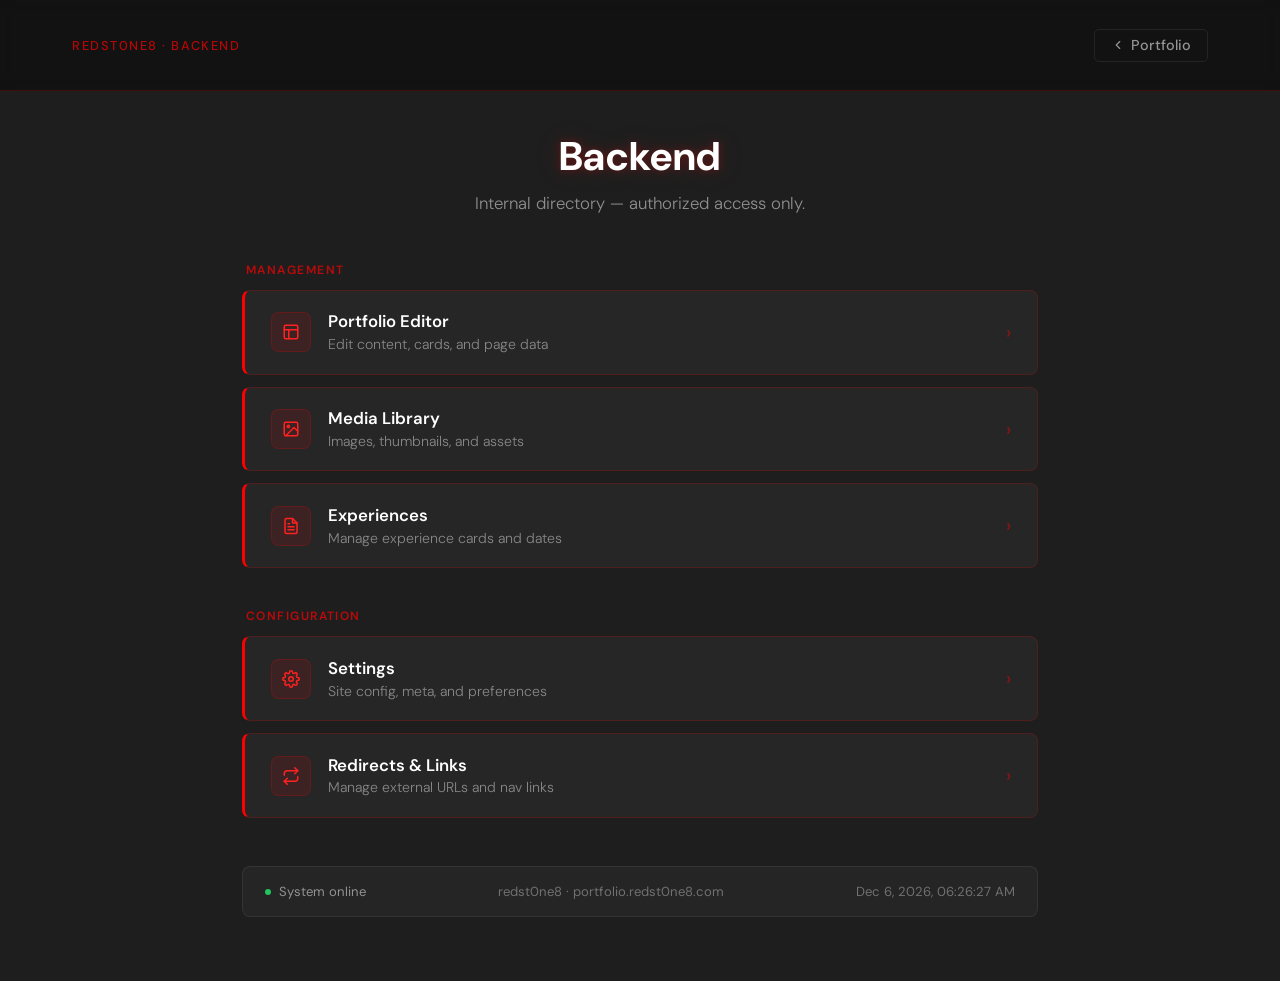
==== index.html @ 25c2cd07 "321" ====
<!DOCTYPE html>
<html lang="en">
<head>
    <meta charset="UTF-8">
    <meta name="viewport" content="width=device-width, initial-scale=1.0">
    <title>Backend — redst0ne8</title>
    <link href="https://fonts.googleapis.com/css2?family=DM+Sans:ital,opsz,wght@0,9..40,300;0,9..40,400;0,9..40,500;0,9..40,700&display=swap" rel="stylesheet">
    <style>
        * {
            margin: 0;
            padding: 0;
            box-sizing: border-box;
        }

        body {
            font-family: 'DM Sans', 'Segoe UI', Tahoma, Geneva, Verdana, sans-serif;
            background-color: #1e1e1e;
            color: #ffffff;
            min-height: 100vh;
            overflow-x: hidden;
        }

        /* ── Navbar (matches portfolio) ── */
        .navbar {
            position: fixed;
            top: 0;
            left: 0;
            right: 0;
            background-color: rgba(0, 0, 0, 0.4);
            backdrop-filter: blur(6px);
            z-index: 1000;
            padding: 1.8rem 0;
            border-bottom: 1px solid rgba(255, 0, 0, 0.2);
            transition: background-color 0.3s ease;
        }

        .navbar:hover {
            background-color: rgba(0, 0, 0, 0.65);
        }

        .nav-container {
            max-width: 1200px;
            margin: 0 auto;
            padding: 0 2rem;
            display: flex;
            align-items: center;
            justify-content: space-between;
        }

        .nav-brand {
            font-size: 0.8rem;
            font-weight: 500;
            letter-spacing: 0.12em;
            text-transform: uppercase;
            color: rgba(255, 0, 0, 0.7);
        }

        .nav-back {
            color: rgba(255, 255, 255, 0.55);
            text-decoration: none;
            font-size: 0.9rem;
            font-weight: 500;
            padding: 0.4rem 1rem;
            border-radius: 5px;
            border: 1px solid rgba(255, 255, 255, 0.08);
            transition: all 0.3s ease;
            display: flex;
            align-items: center;
            gap: 0.4rem;
        }

        .nav-back:hover {
            color: #ff0000;
            border-color: rgba(255, 0, 0, 0.3);
            background-color: rgba(255, 0, 0, 0.07);
        }

        /* ── Page wrapper ── */
        .backend-page {
            min-height: 100vh;
            padding: 130px 2rem 4rem;
            max-width: 860px;
            margin: 0 auto;
            animation: pageFadeIn 0.35s ease forwards;
        }

        @keyframes pageFadeIn {
            from { opacity: 0; transform: translateY(14px); }
            to   { opacity: 1; transform: translateY(0); }
        }

        /* ── Header ── */
        .backend-header {
            text-align: center;
            margin-bottom: 3rem;
        }

        .backend-title {
            font-size: 2.5rem;
            font-weight: 700;
            color: #ffffff;
            text-shadow:
                0 0 8px rgba(255, 0, 0, 0.3),
                0 0 30px rgba(255, 0, 0, 0.15);
            margin-bottom: 0.6rem;
            letter-spacing: 0.02em;
        }

        .backend-subtitle {
            font-size: 1.05rem;
            color: rgba(255, 255, 255, 0.5);
            font-weight: 300;
        }

        /* ── Section label ── */
        .section-label {
            font-size: 0.75rem;
            font-weight: 600;
            letter-spacing: 0.12em;
            text-transform: uppercase;
            color: rgba(255, 0, 0, 0.7);
            margin-bottom: 0.75rem;
            padding-left: 0.25rem;
        }

        /* ── Directory list ── */
        .dir-list {
            display: flex;
            flex-direction: column;
            gap: 0.75rem;
            margin-bottom: 2.5rem;
        }

        /* ── Directory card ── */
        .dir-card {
            background: rgba(255, 255, 255, 0.04);
            border: 1px solid rgba(255, 0, 0, 0.18);
            border-left: 3px solid #ff0000;
            border-radius: 8px;
            backdrop-filter: blur(12px);
            text-decoration: none;
            color: inherit;
            display: flex;
            align-items: center;
            justify-content: space-between;
            gap: 1.5rem;
            padding: 1.3rem 1.6rem;
            transition: border-color 0.3s ease, box-shadow 0.3s ease, background-color 0.3s ease, transform 0.2s ease;
        }

        .dir-card:hover {
            background-color: rgba(255, 0, 0, 0.07);
            border-color: rgba(255, 0, 0, 0.45);
            border-left-color: #ff0000;
            box-shadow: 0 8px 32px rgba(255, 0, 0, 0.1);
            transform: translateY(-2px);
        }

        .dir-card-left {
            display: flex;
            align-items: center;
            gap: 1.1rem;
            min-width: 0;
        }

        .dir-icon {
            flex-shrink: 0;
            width: 40px;
            height: 40px;
            border-radius: 8px;
            background: rgba(255, 0, 0, 0.1);
            border: 1px solid rgba(255, 0, 0, 0.2);
            display: flex;
            align-items: center;
            justify-content: center;
            color: #ff2222;
            font-size: 1.1rem;
        }

        .dir-info {
            display: flex;
            flex-direction: column;
            gap: 0.2rem;
            min-width: 0;
        }

        .dir-name {
            font-size: 1.05rem;
            font-weight: 600;
            color: #ffffff;
            line-height: 1.2;
        }

        .dir-desc {
            font-size: 0.88rem;
            color: rgba(255, 255, 255, 0.45);
            font-weight: 300;
            white-space: nowrap;
            overflow: hidden;
            text-overflow: ellipsis;
        }

        .dir-arrow {
            flex-shrink: 0;
            color: rgba(255, 0, 0, 0.5);
            font-size: 1.2rem;
            transition: transform 0.2s ease, color 0.2s ease;
        }

        .dir-card:hover .dir-arrow {
            transform: translateX(4px);
            color: #ff2222;
        }

        /* ── Status bar at bottom ── */
        .status-bar {
            margin-top: 3rem;
            padding: 1rem 1.4rem;
            background: rgba(255, 255, 255, 0.03);
            border: 1px solid rgba(255, 255, 255, 0.07);
            border-radius: 8px;
            display: flex;
            align-items: center;
            justify-content: space-between;
            gap: 1rem;
            flex-wrap: wrap;
        }

        .status-item {
            display: flex;
            align-items: center;
            gap: 0.5rem;
            font-size: 0.82rem;
            color: rgba(255, 255, 255, 0.35);
            font-weight: 400;
        }

        .status-dot {
            width: 6px;
            height: 6px;
            border-radius: 50%;
            background: #22c55e;
            animation: pulse 2.5s ease-in-out infinite;
        }

        @keyframes pulse {
            0%, 100% { opacity: 1; }
            50% { opacity: 0.3; }
        }

        .status-label {
            color: rgba(255, 255, 255, 0.5);
        }

        @media (max-width: 600px) {
            .backend-title { font-size: 2rem; }
            .dir-card { padding: 1.1rem 1.2rem; }
        }
    </style>
</head>
<body>

    <nav class="navbar">
        <div class="nav-container">
            <span class="nav-brand">redst0ne8 · Backend</span>
            <a class="nav-back" href="/">
                <svg width="14" height="14" viewBox="0 0 24 24" fill="none" stroke="currentColor" stroke-width="2" stroke-linecap="round" stroke-linejoin="round" aria-hidden="true"><polyline points="15 18 9 12 15 6"/></svg>
                Portfolio
            </a>
        </div>
    </nav>

    <main class="backend-page">

        <div class="backend-header">
            <h1 class="backend-title">Backend</h1>
            <p class="backend-subtitle">Internal directory — authorized access only.</p>
        </div>

        <!-- Management -->
        <p class="section-label">Management</p>
        <div class="dir-list">

            <a class="dir-card" href="/admin/portfolio/">
                <div class="dir-card-left">
                    <div class="dir-icon">
                        <svg width="18" height="18" viewBox="0 0 24 24" fill="none" stroke="currentColor" stroke-width="2" stroke-linecap="round" stroke-linejoin="round"><rect x="3" y="3" width="18" height="18" rx="2"/><path d="M3 9h18M9 21V9"/></svg>
                    </div>
                    <div class="dir-info">
                        <span class="dir-name">Portfolio Editor</span>
                        <span class="dir-desc">Edit content, cards, and page data</span>
                    </div>
                </div>
                <span class="dir-arrow">›</span>
            </a>

            <a class="dir-card" href="/admin/media/">
                <div class="dir-card-left">
                    <div class="dir-icon">
                        <svg width="18" height="18" viewBox="0 0 24 24" fill="none" stroke="currentColor" stroke-width="2" stroke-linecap="round" stroke-linejoin="round"><rect x="3" y="3" width="18" height="18" rx="2" ry="2"/><circle cx="8.5" cy="8.5" r="1.5"/><polyline points="21 15 16 10 5 21"/></svg>
                    </div>
                    <div class="dir-info">
                        <span class="dir-name">Media Library</span>
                        <span class="dir-desc">Images, thumbnails, and assets</span>
                    </div>
                </div>
                <span class="dir-arrow">›</span>
            </a>

            <a class="dir-card" href="/admin/experiences/">
                <div class="dir-card-left">
                    <div class="dir-icon">
                        <svg width="18" height="18" viewBox="0 0 24 24" fill="none" stroke="currentColor" stroke-width="2" stroke-linecap="round" stroke-linejoin="round"><path d="M14 2H6a2 2 0 0 0-2 2v16a2 2 0 0 0 2 2h12a2 2 0 0 0 2-2V8z"/><polyline points="14 2 14 8 20 8"/><line x1="16" y1="13" x2="8" y2="13"/><line x1="16" y1="17" x2="8" y2="17"/><polyline points="10 9 9 9 8 9"/></svg>
                    </div>
                    <div class="dir-info">
                        <span class="dir-name">Experiences</span>
                        <span class="dir-desc">Manage experience cards and dates</span>
                    </div>
                </div>
                <span class="dir-arrow">›</span>
            </a>

        </div>

        <!-- Configuration -->
        <p class="section-label">Configuration</p>
        <div class="dir-list">

            <a class="dir-card" href="/admin/settings/">
                <div class="dir-card-left">
                    <div class="dir-icon">
                        <svg width="18" height="18" viewBox="0 0 24 24" fill="none" stroke="currentColor" stroke-width="2" stroke-linecap="round" stroke-linejoin="round"><circle cx="12" cy="12" r="3"/><path d="M19.4 15a1.65 1.65 0 0 0 .33 1.82l.06.06a2 2 0 0 1-2.83 2.83l-.06-.06a1.65 1.65 0 0 0-1.82-.33 1.65 1.65 0 0 0-1 1.51V21a2 2 0 0 1-4 0v-.09A1.65 1.65 0 0 0 9 19.4a1.65 1.65 0 0 0-1.82.33l-.06.06a2 2 0 0 1-2.83-2.83l.06-.06A1.65 1.65 0 0 0 4.68 15a1.65 1.65 0 0 0-1.51-1H3a2 2 0 0 1 0-4h.09A1.65 1.65 0 0 0 4.6 9a1.65 1.65 0 0 0-.33-1.82l-.06-.06a2 2 0 0 1 2.83-2.83l.06.06A1.65 1.65 0 0 0 9 4.68a1.65 1.65 0 0 0 1-1.51V3a2 2 0 0 1 4 0v.09a1.65 1.65 0 0 0 1 1.51 1.65 1.65 0 0 0 1.82-.33l.06-.06a2 2 0 0 1 2.83 2.83l-.06.06A1.65 1.65 0 0 0 19.4 9a1.65 1.65 0 0 0 1.51 1H21a2 2 0 0 1 0 4h-.09a1.65 1.65 0 0 0-1.51 1z"/></svg>
                    </div>
                    <div class="dir-info">
                        <span class="dir-name">Settings</span>
                        <span class="dir-desc">Site config, meta, and preferences</span>
                    </div>
                </div>
                <span class="dir-arrow">›</span>
            </a>

            <a class="dir-card" href="/admin/redirects/">
                <div class="dir-card-left">
                    <div class="dir-icon">
                        <svg width="18" height="18" viewBox="0 0 24 24" fill="none" stroke="currentColor" stroke-width="2" stroke-linecap="round" stroke-linejoin="round"><polyline points="17 1 21 5 17 9"/><path d="M3 11V9a4 4 0 0 1 4-4h14"/><polyline points="7 23 3 19 7 15"/><path d="M21 13v2a4 4 0 0 1-4 4H3"/></svg>
                    </div>
                    <div class="dir-info">
                        <span class="dir-name">Redirects & Links</span>
                        <span class="dir-desc">Manage external URLs and nav links</span>
                    </div>
                </div>
                <span class="dir-arrow">›</span>
            </a>

        </div>

        <!-- Status bar -->
        <div class="status-bar">
            <div class="status-item">
                <span class="status-dot"></span>
                <span class="status-label">System online</span>
            </div>
            <div class="status-item">
                <span>redst0ne8 · portfolio.redst0ne8.com</span>
            </div>
            <div class="status-item" id="ts"></div>
        </div>

    </main>

    <script>
        // Live timestamp
        function updateTs() {
            const el = document.getElementById('ts');
            const now = new Date();
            el.textContent = now.toLocaleString('en-US', {
                month: 'short', day: 'numeric', year: 'numeric',
                hour: '2-digit', minute: '2-digit', second: '2-digit'
            });
        }
        updateTs();
        setInterval(updateTs, 1000);
    </script>

</body>
</html>
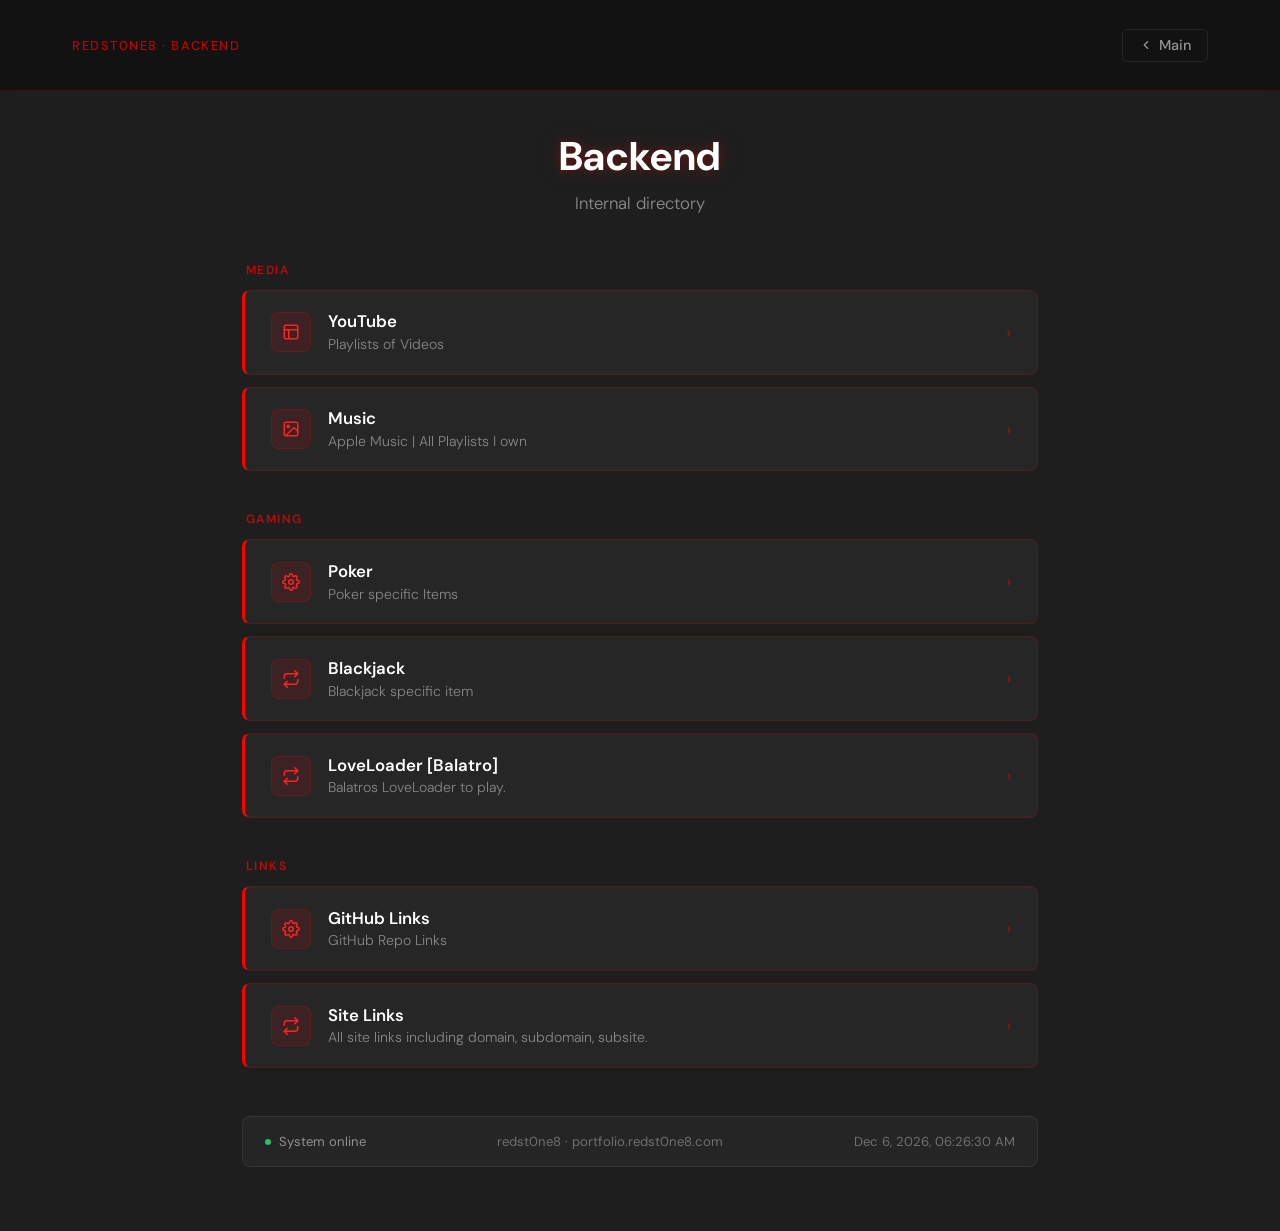
==== commit c6954dee: "321 Co-authored-by: Copilot <copilot@github.com>" ====
--- a/index.html
+++ b/index.html
@@ -265,7 +265,7 @@
             <span class="nav-brand">redst0ne8 · Backend</span>
             <a class="nav-back" href="/">
                 <svg width="14" height="14" viewBox="0 0 24 24" fill="none" stroke="currentColor" stroke-width="2" stroke-linecap="round" stroke-linejoin="round" aria-hidden="true"><polyline points="15 18 9 12 15 6"/></svg>
-                Portfolio
+                Main
             </a>
         </div>
     </nav>
@@ -274,79 +274,111 @@
 
         <div class="backend-header">
             <h1 class="backend-title">Backend</h1>
-            <p class="backend-subtitle">Internal directory — authorized access only.</p>
+            <p class="backend-subtitle">Internal directory</p>
         </div>
 
         <!-- Management -->
-        <p class="section-label">Management</p>
+        <p class="section-label">Media</p>
         <div class="dir-list">
 
-            <a class="dir-card" href="/admin/portfolio/">
+            <a class="dir-card" href="media/youtube/main">
                 <div class="dir-card-left">
                     <div class="dir-icon">
                         <svg width="18" height="18" viewBox="0 0 24 24" fill="none" stroke="currentColor" stroke-width="2" stroke-linecap="round" stroke-linejoin="round"><rect x="3" y="3" width="18" height="18" rx="2"/><path d="M3 9h18M9 21V9"/></svg>
                     </div>
                     <div class="dir-info">
-                        <span class="dir-name">Portfolio Editor</span>
-                        <span class="dir-desc">Edit content, cards, and page data</span>
-                    </div>
-                </div>
-                <span class="dir-arrow">›</span>
-            </a>
-
-            <a class="dir-card" href="/admin/media/">
+                        <span class="dir-name">YouTube</span>
+                        <span class="dir-desc">Playlists of Videos</span>
+                    </div>
+                </div>
+                <span class="dir-arrow">›</span>
+            </a>
+
+            <a class="dir-card" href="media/apple-music/main">
                 <div class="dir-card-left">
                     <div class="dir-icon">
                         <svg width="18" height="18" viewBox="0 0 24 24" fill="none" stroke="currentColor" stroke-width="2" stroke-linecap="round" stroke-linejoin="round"><rect x="3" y="3" width="18" height="18" rx="2" ry="2"/><circle cx="8.5" cy="8.5" r="1.5"/><polyline points="21 15 16 10 5 21"/></svg>
                     </div>
                     <div class="dir-info">
-                        <span class="dir-name">Media Library</span>
-                        <span class="dir-desc">Images, thumbnails, and assets</span>
-                    </div>
-                </div>
-                <span class="dir-arrow">›</span>
-            </a>
-
-            <a class="dir-card" href="/admin/experiences/">
-                <div class="dir-card-left">
-                    <div class="dir-icon">
-                        <svg width="18" height="18" viewBox="0 0 24 24" fill="none" stroke="currentColor" stroke-width="2" stroke-linecap="round" stroke-linejoin="round"><path d="M14 2H6a2 2 0 0 0-2 2v16a2 2 0 0 0 2 2h12a2 2 0 0 0 2-2V8z"/><polyline points="14 2 14 8 20 8"/><line x1="16" y1="13" x2="8" y2="13"/><line x1="16" y1="17" x2="8" y2="17"/><polyline points="10 9 9 9 8 9"/></svg>
-                    </div>
-                    <div class="dir-info">
-                        <span class="dir-name">Experiences</span>
-                        <span class="dir-desc">Manage experience cards and dates</span>
-                    </div>
-                </div>
-                <span class="dir-arrow">›</span>
-            </a>
-
-        </div>
-
-        <!-- Configuration -->
-        <p class="section-label">Configuration</p>
+                        <span class="dir-name">Music</span>
+                        <span class="dir-desc">Apple Music | All Playlists I own</span>
+                    </div>
+                </div>
+                <span class="dir-arrow">›</span>
+            </a>
+
+        </div>
+
+        <!-- Gaming -->
+        <p class="section-label">Gaming</p>
         <div class="dir-list">
 
-            <a class="dir-card" href="/admin/settings/">
+            <a class="dir-card" href="gaming/poker/poker-links">
                 <div class="dir-card-left">
                     <div class="dir-icon">
                         <svg width="18" height="18" viewBox="0 0 24 24" fill="none" stroke="currentColor" stroke-width="2" stroke-linecap="round" stroke-linejoin="round"><circle cx="12" cy="12" r="3"/><path d="M19.4 15a1.65 1.65 0 0 0 .33 1.82l.06.06a2 2 0 0 1-2.83 2.83l-.06-.06a1.65 1.65 0 0 0-1.82-.33 1.65 1.65 0 0 0-1 1.51V21a2 2 0 0 1-4 0v-.09A1.65 1.65 0 0 0 9 19.4a1.65 1.65 0 0 0-1.82.33l-.06.06a2 2 0 0 1-2.83-2.83l.06-.06A1.65 1.65 0 0 0 4.68 15a1.65 1.65 0 0 0-1.51-1H3a2 2 0 0 1 0-4h.09A1.65 1.65 0 0 0 4.6 9a1.65 1.65 0 0 0-.33-1.82l-.06-.06a2 2 0 0 1 2.83-2.83l.06.06A1.65 1.65 0 0 0 9 4.68a1.65 1.65 0 0 0 1-1.51V3a2 2 0 0 1 4 0v.09a1.65 1.65 0 0 0 1 1.51 1.65 1.65 0 0 0 1.82-.33l.06-.06a2 2 0 0 1 2.83 2.83l-.06.06A1.65 1.65 0 0 0 19.4 9a1.65 1.65 0 0 0 1.51 1H21a2 2 0 0 1 0 4h-.09a1.65 1.65 0 0 0-1.51 1z"/></svg>
                     </div>
                     <div class="dir-info">
-                        <span class="dir-name">Settings</span>
-                        <span class="dir-desc">Site config, meta, and preferences</span>
-                    </div>
-                </div>
-                <span class="dir-arrow">›</span>
-            </a>
-
-            <a class="dir-card" href="/admin/redirects/">
+                        <span class="dir-name">Poker</span>
+                        <span class="dir-desc">Poker specific Items</span>
+                    </div>
+                </div>
+                <span class="dir-arrow">›</span>
+            </a>
+
+            <a class="dir-card" href="gaming/blackjack/main">
                 <div class="dir-card-left">
                     <div class="dir-icon">
                         <svg width="18" height="18" viewBox="0 0 24 24" fill="none" stroke="currentColor" stroke-width="2" stroke-linecap="round" stroke-linejoin="round"><polyline points="17 1 21 5 17 9"/><path d="M3 11V9a4 4 0 0 1 4-4h14"/><polyline points="7 23 3 19 7 15"/><path d="M21 13v2a4 4 0 0 1-4 4H3"/></svg>
                     </div>
                     <div class="dir-info">
-                        <span class="dir-name">Redirects & Links</span>
-                        <span class="dir-desc">Manage external URLs and nav links</span>
+                        <span class="dir-name">Blackjack</span>
+                        <span class="dir-desc">Blackjack specific item</span>
+                    </div>
+                </div>
+                <span class="dir-arrow">›</span>
+            </a>
+
+            <a class="dir-card" href="gaming/loveloader/index">
+                <div class="dir-card-left">
+                    <div class="dir-icon">
+                        <svg width="18" height="18" viewBox="0 0 24 24" fill="none" stroke="currentColor" stroke-width="2" stroke-linecap="round" stroke-linejoin="round"><polyline points="17 1 21 5 17 9"/><path d="M3 11V9a4 4 0 0 1 4-4h14"/><polyline points="7 23 3 19 7 15"/><path d="M21 13v2a4 4 0 0 1-4 4H3"/></svg>
+                    </div>
+                    <div class="dir-info">
+                        <span class="dir-name">LoveLoader [Balatro]</span>
+                        <span class="dir-desc">Balatros LoveLoader to play.</span>
+                    </div>
+                </div>
+                <span class="dir-arrow">›</span>
+            </a>
+
+        </div>
+
+        <!-- Links -->
+        <p class="section-label">Links</p>
+        <div class="dir-list">
+
+            <a class="dir-card" href="links/gh-repos.html">
+                <div class="dir-card-left">
+                    <div class="dir-icon">
+                        <svg width="18" height="18" viewBox="0 0 24 24" fill="none" stroke="currentColor" stroke-width="2" stroke-linecap="round" stroke-linejoin="round"><circle cx="12" cy="12" r="3"/><path d="M19.4 15a1.65 1.65 0 0 0 .33 1.82l.06.06a2 2 0 0 1-2.83 2.83l-.06-.06a1.65 1.65 0 0 0-1.82-.33 1.65 1.65 0 0 0-1 1.51V21a2 2 0 0 1-4 0v-.09A1.65 1.65 0 0 0 9 19.4a1.65 1.65 0 0 0-1.82.33l-.06.06a2 2 0 0 1-2.83-2.83l.06-.06A1.65 1.65 0 0 0 4.68 15a1.65 1.65 0 0 0-1.51-1H3a2 2 0 0 1 0-4h.09A1.65 1.65 0 0 0 4.6 9a1.65 1.65 0 0 0-.33-1.82l-.06-.06a2 2 0 0 1 2.83-2.83l.06.06A1.65 1.65 0 0 0 9 4.68a1.65 1.65 0 0 0 1-1.51V3a2 2 0 0 1 4 0v.09a1.65 1.65 0 0 0 1 1.51 1.65 1.65 0 0 0 1.82-.33l.06-.06a2 2 0 0 1 2.83 2.83l-.06.06A1.65 1.65 0 0 0 19.4 9a1.65 1.65 0 0 0 1.51 1H21a2 2 0 0 1 0 4h-.09a1.65 1.65 0 0 0-1.51 1z"/></svg>
+                    </div>
+                    <div class="dir-info">
+                        <span class="dir-name">GitHub Links</span>
+                        <span class="dir-desc">GitHub Repo Links</span>
+                    </div>
+                </div>
+                <span class="dir-arrow">›</span>
+            </a>
+
+            <a class="dir-card" href="links/site-links">
+                <div class="dir-card-left">
+                    <div class="dir-icon">
+                        <svg width="18" height="18" viewBox="0 0 24 24" fill="none" stroke="currentColor" stroke-width="2" stroke-linecap="round" stroke-linejoin="round"><polyline points="17 1 21 5 17 9"/><path d="M3 11V9a4 4 0 0 1 4-4h14"/><polyline points="7 23 3 19 7 15"/><path d="M21 13v2a4 4 0 0 1-4 4H3"/></svg>
+                    </div>
+                    <div class="dir-info">
+                        <span class="dir-name">Site Links</span>
+                        <span class="dir-desc">All site links including domain, subdomain, subsite.</span>
                     </div>
                 </div>
                 <span class="dir-arrow">›</span>
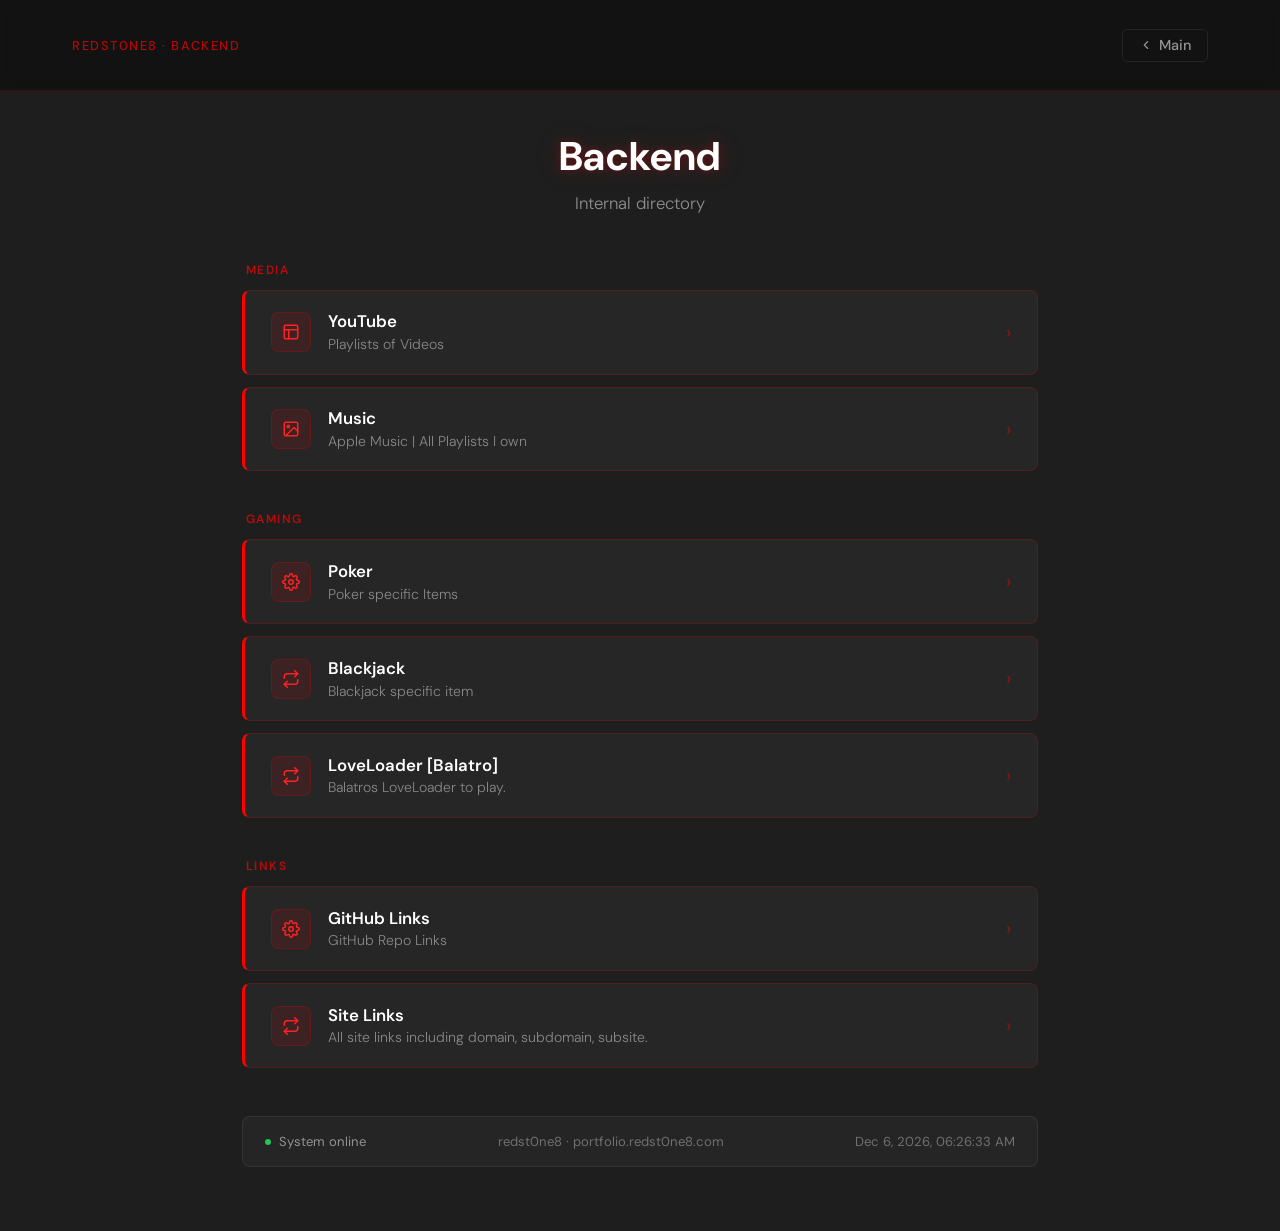
==== commit d141be00: "312" ====
--- a/index.html
+++ b/index.html
@@ -5,258 +5,7 @@
     <meta name="viewport" content="width=device-width, initial-scale=1.0">
     <title>Backend — redst0ne8</title>
     <link href="https://fonts.googleapis.com/css2?family=DM+Sans:ital,opsz,wght@0,9..40,300;0,9..40,400;0,9..40,500;0,9..40,700&display=swap" rel="stylesheet">
-    <style>
-        * {
-            margin: 0;
-            padding: 0;
-            box-sizing: border-box;
-        }
-
-        body {
-            font-family: 'DM Sans', 'Segoe UI', Tahoma, Geneva, Verdana, sans-serif;
-            background-color: #1e1e1e;
-            color: #ffffff;
-            min-height: 100vh;
-            overflow-x: hidden;
-        }
-
-        /* ── Navbar (matches portfolio) ── */
-        .navbar {
-            position: fixed;
-            top: 0;
-            left: 0;
-            right: 0;
-            background-color: rgba(0, 0, 0, 0.4);
-            backdrop-filter: blur(6px);
-            z-index: 1000;
-            padding: 1.8rem 0;
-            border-bottom: 1px solid rgba(255, 0, 0, 0.2);
-            transition: background-color 0.3s ease;
-        }
-
-        .navbar:hover {
-            background-color: rgba(0, 0, 0, 0.65);
-        }
-
-        .nav-container {
-            max-width: 1200px;
-            margin: 0 auto;
-            padding: 0 2rem;
-            display: flex;
-            align-items: center;
-            justify-content: space-between;
-        }
-
-        .nav-brand {
-            font-size: 0.8rem;
-            font-weight: 500;
-            letter-spacing: 0.12em;
-            text-transform: uppercase;
-            color: rgba(255, 0, 0, 0.7);
-        }
-
-        .nav-back {
-            color: rgba(255, 255, 255, 0.55);
-            text-decoration: none;
-            font-size: 0.9rem;
-            font-weight: 500;
-            padding: 0.4rem 1rem;
-            border-radius: 5px;
-            border: 1px solid rgba(255, 255, 255, 0.08);
-            transition: all 0.3s ease;
-            display: flex;
-            align-items: center;
-            gap: 0.4rem;
-        }
-
-        .nav-back:hover {
-            color: #ff0000;
-            border-color: rgba(255, 0, 0, 0.3);
-            background-color: rgba(255, 0, 0, 0.07);
-        }
-
-        /* ── Page wrapper ── */
-        .backend-page {
-            min-height: 100vh;
-            padding: 130px 2rem 4rem;
-            max-width: 860px;
-            margin: 0 auto;
-            animation: pageFadeIn 0.35s ease forwards;
-        }
-
-        @keyframes pageFadeIn {
-            from { opacity: 0; transform: translateY(14px); }
-            to   { opacity: 1; transform: translateY(0); }
-        }
-
-        /* ── Header ── */
-        .backend-header {
-            text-align: center;
-            margin-bottom: 3rem;
-        }
-
-        .backend-title {
-            font-size: 2.5rem;
-            font-weight: 700;
-            color: #ffffff;
-            text-shadow:
-                0 0 8px rgba(255, 0, 0, 0.3),
-                0 0 30px rgba(255, 0, 0, 0.15);
-            margin-bottom: 0.6rem;
-            letter-spacing: 0.02em;
-        }
-
-        .backend-subtitle {
-            font-size: 1.05rem;
-            color: rgba(255, 255, 255, 0.5);
-            font-weight: 300;
-        }
-
-        /* ── Section label ── */
-        .section-label {
-            font-size: 0.75rem;
-            font-weight: 600;
-            letter-spacing: 0.12em;
-            text-transform: uppercase;
-            color: rgba(255, 0, 0, 0.7);
-            margin-bottom: 0.75rem;
-            padding-left: 0.25rem;
-        }
-
-        /* ── Directory list ── */
-        .dir-list {
-            display: flex;
-            flex-direction: column;
-            gap: 0.75rem;
-            margin-bottom: 2.5rem;
-        }
-
-        /* ── Directory card ── */
-        .dir-card {
-            background: rgba(255, 255, 255, 0.04);
-            border: 1px solid rgba(255, 0, 0, 0.18);
-            border-left: 3px solid #ff0000;
-            border-radius: 8px;
-            backdrop-filter: blur(12px);
-            text-decoration: none;
-            color: inherit;
-            display: flex;
-            align-items: center;
-            justify-content: space-between;
-            gap: 1.5rem;
-            padding: 1.3rem 1.6rem;
-            transition: border-color 0.3s ease, box-shadow 0.3s ease, background-color 0.3s ease, transform 0.2s ease;
-        }
-
-        .dir-card:hover {
-            background-color: rgba(255, 0, 0, 0.07);
-            border-color: rgba(255, 0, 0, 0.45);
-            border-left-color: #ff0000;
-            box-shadow: 0 8px 32px rgba(255, 0, 0, 0.1);
-            transform: translateY(-2px);
-        }
-
-        .dir-card-left {
-            display: flex;
-            align-items: center;
-            gap: 1.1rem;
-            min-width: 0;
-        }
-
-        .dir-icon {
-            flex-shrink: 0;
-            width: 40px;
-            height: 40px;
-            border-radius: 8px;
-            background: rgba(255, 0, 0, 0.1);
-            border: 1px solid rgba(255, 0, 0, 0.2);
-            display: flex;
-            align-items: center;
-            justify-content: center;
-            color: #ff2222;
-            font-size: 1.1rem;
-        }
-
-        .dir-info {
-            display: flex;
-            flex-direction: column;
-            gap: 0.2rem;
-            min-width: 0;
-        }
-
-        .dir-name {
-            font-size: 1.05rem;
-            font-weight: 600;
-            color: #ffffff;
-            line-height: 1.2;
-        }
-
-        .dir-desc {
-            font-size: 0.88rem;
-            color: rgba(255, 255, 255, 0.45);
-            font-weight: 300;
-            white-space: nowrap;
-            overflow: hidden;
-            text-overflow: ellipsis;
-        }
-
-        .dir-arrow {
-            flex-shrink: 0;
-            color: rgba(255, 0, 0, 0.5);
-            font-size: 1.2rem;
-            transition: transform 0.2s ease, color 0.2s ease;
-        }
-
-        .dir-card:hover .dir-arrow {
-            transform: translateX(4px);
-            color: #ff2222;
-        }
-
-        /* ── Status bar at bottom ── */
-        .status-bar {
-            margin-top: 3rem;
-            padding: 1rem 1.4rem;
-            background: rgba(255, 255, 255, 0.03);
-            border: 1px solid rgba(255, 255, 255, 0.07);
-            border-radius: 8px;
-            display: flex;
-            align-items: center;
-            justify-content: space-between;
-            gap: 1rem;
-            flex-wrap: wrap;
-        }
-
-        .status-item {
-            display: flex;
-            align-items: center;
-            gap: 0.5rem;
-            font-size: 0.82rem;
-            color: rgba(255, 255, 255, 0.35);
-            font-weight: 400;
-        }
-
-        .status-dot {
-            width: 6px;
-            height: 6px;
-            border-radius: 50%;
-            background: #22c55e;
-            animation: pulse 2.5s ease-in-out infinite;
-        }
-
-        @keyframes pulse {
-            0%, 100% { opacity: 1; }
-            50% { opacity: 0.3; }
-        }
-
-        .status-label {
-            color: rgba(255, 255, 255, 0.5);
-        }
-
-        @media (max-width: 600px) {
-            .backend-title { font-size: 2rem; }
-            .dir-card { padding: 1.1rem 1.2rem; }
-        }
-    </style>
+    <link rel="stylesheet" href="/style.css">
 </head>
 <body>
 
@@ -277,7 +26,7 @@
             <p class="backend-subtitle">Internal directory</p>
         </div>
 
-        <!-- Management -->
+        <!-- Media -->
         <p class="section-label">Media</p>
         <div class="dir-list">
 
@@ -401,7 +150,6 @@
     </main>
 
     <script>
-        // Live timestamp
         function updateTs() {
             const el = document.getElementById('ts');
             const now = new Date();
@@ -415,4 +163,4 @@
     </script>
 
 </body>
-</html>+</html>
--- a/style.css
+++ b/style.css
@@ -0,0 +1,267 @@
+/* ── Global reset ── */
+* {
+    margin: 0;
+    padding: 0;
+    box-sizing: border-box;
+}
+
+body {
+    font-family: 'DM Sans', 'Segoe UI', Tahoma, Geneva, Verdana, sans-serif;
+    background-color: #1e1e1e;
+    color: #ffffff;
+    min-height: 100vh;
+    overflow-x: hidden;
+}
+
+/* ── Navbar ── */
+.navbar {
+    position: fixed;
+    top: 0;
+    left: 0;
+    right: 0;
+    background-color: rgba(0, 0, 0, 0.4);
+    backdrop-filter: blur(6px);
+    z-index: 1000;
+    padding: 1.8rem 0;
+    border-bottom: 1px solid rgba(255, 0, 0, 0.2);
+    transition: background-color 0.3s ease;
+}
+
+.navbar:hover {
+    background-color: rgba(0, 0, 0, 0.65);
+}
+
+.nav-container {
+    max-width: 1200px;
+    margin: 0 auto;
+    padding: 0 2rem;
+    display: flex;
+    align-items: center;
+    justify-content: space-between;
+}
+
+.nav-brand {
+    font-size: 0.8rem;
+    font-weight: 500;
+    letter-spacing: 0.12em;
+    text-transform: uppercase;
+    color: rgba(255, 0, 0, 0.7);
+}
+
+.nav-back {
+    color: rgba(255, 255, 255, 0.55);
+    text-decoration: none;
+    font-size: 0.9rem;
+    font-weight: 500;
+    padding: 0.4rem 1rem;
+    border-radius: 5px;
+    border: 1px solid rgba(255, 255, 255, 0.08);
+    transition: all 0.3s ease;
+    display: flex;
+    align-items: center;
+    gap: 0.4rem;
+}
+
+.nav-back:hover {
+    color: #ff0000;
+    border-color: rgba(255, 0, 0, 0.3);
+    background-color: rgba(255, 0, 0, 0.07);
+}
+
+/* ── Page wrapper ── */
+.backend-page {
+    min-height: 100vh;
+    padding: 130px 2rem 4rem;
+    max-width: 860px;
+    margin: 0 auto;
+    animation: pageFadeIn 0.35s ease forwards;
+}
+
+@keyframes pageFadeIn {
+    from { opacity: 0; transform: translateY(14px); }
+    to   { opacity: 1; transform: translateY(0); }
+}
+
+/* ── Header ── */
+.backend-header {
+    text-align: center;
+    margin-bottom: 3rem;
+}
+
+.backend-title {
+    font-size: 2.5rem;
+    font-weight: 700;
+    color: #ffffff;
+    text-shadow:
+        0 0 8px rgba(255, 0, 0, 0.3),
+        0 0 30px rgba(255, 0, 0, 0.15);
+    margin-bottom: 0.6rem;
+    letter-spacing: 0.02em;
+}
+
+.backend-subtitle {
+    font-size: 1.05rem;
+    color: rgba(255, 255, 255, 0.5);
+    font-weight: 300;
+}
+
+/* ── Section label ── */
+.section-label {
+    font-size: 0.75rem;
+    font-weight: 600;
+    letter-spacing: 0.12em;
+    text-transform: uppercase;
+    color: rgba(255, 0, 0, 0.7);
+    margin-bottom: 0.75rem;
+    padding-left: 0.25rem;
+}
+
+/* ── Directory list ── */
+.dir-list {
+    display: flex;
+    flex-direction: column;
+    gap: 0.75rem;
+    margin-bottom: 2.5rem;
+}
+
+/* ── Directory card ── */
+.dir-card {
+    background: rgba(255, 255, 255, 0.04);
+    border: 1px solid rgba(255, 0, 0, 0.18);
+    border-left: 3px solid #ff0000;
+    border-radius: 8px;
+    backdrop-filter: blur(12px);
+    text-decoration: none;
+    color: inherit;
+    display: flex;
+    align-items: center;
+    justify-content: space-between;
+    gap: 1.5rem;
+    padding: 1.3rem 1.6rem;
+    transition: border-color 0.3s ease, box-shadow 0.3s ease, background-color 0.3s ease, transform 0.2s ease;
+}
+
+.dir-card:hover {
+    background-color: rgba(255, 0, 0, 0.07);
+    border-color: rgba(255, 0, 0, 0.45);
+    border-left-color: #ff0000;
+    box-shadow: 0 8px 32px rgba(255, 0, 0, 0.1);
+    transform: translateY(-2px);
+}
+
+.dir-card-left {
+    display: flex;
+    align-items: center;
+    gap: 1.1rem;
+    min-width: 0;
+}
+
+.dir-icon {
+    flex-shrink: 0;
+    width: 40px;
+    height: 40px;
+    border-radius: 8px;
+    background: rgba(255, 0, 0, 0.1);
+    border: 1px solid rgba(255, 0, 0, 0.2);
+    display: flex;
+    align-items: center;
+    justify-content: center;
+    color: #ff2222;
+    font-size: 1.1rem;
+}
+
+.dir-info {
+    display: flex;
+    flex-direction: column;
+    gap: 0.2rem;
+    min-width: 0;
+}
+
+.dir-name {
+    font-size: 1.05rem;
+    font-weight: 600;
+    color: #ffffff;
+    line-height: 1.2;
+}
+
+.dir-desc {
+    font-size: 0.88rem;
+    color: rgba(255, 255, 255, 0.45);
+    font-weight: 300;
+    white-space: nowrap;
+    overflow: hidden;
+    text-overflow: ellipsis;
+}
+
+.dir-arrow {
+    flex-shrink: 0;
+    color: rgba(255, 0, 0, 0.5);
+    font-size: 1.2rem;
+    transition: transform 0.2s ease, color 0.2s ease;
+}
+
+.dir-card:hover .dir-arrow {
+    transform: translateX(4px);
+    color: #ff2222;
+}
+
+/* ── Status bar ── */
+.status-bar {
+    margin-top: 3rem;
+    padding: 1rem 1.4rem;
+    background: rgba(255, 255, 255, 0.03);
+    border: 1px solid rgba(255, 255, 255, 0.07);
+    border-radius: 8px;
+    display: flex;
+    align-items: center;
+    justify-content: space-between;
+    gap: 1rem;
+    flex-wrap: wrap;
+}
+
+.status-item {
+    display: flex;
+    align-items: center;
+    gap: 0.5rem;
+    font-size: 0.82rem;
+    color: rgba(255, 255, 255, 0.35);
+    font-weight: 400;
+}
+
+.status-dot {
+    width: 6px;
+    height: 6px;
+    border-radius: 50%;
+    background: #22c55e;
+    animation: pulse 2.5s ease-in-out infinite;
+}
+
+@keyframes pulse {
+    0%, 100% { opacity: 1; }
+    50% { opacity: 0.3; }
+}
+
+.status-label {
+    color: rgba(255, 255, 255, 0.5);
+}
+
+/* ── Embed / iframe container ── */
+.embed-container {
+    width: 100%;
+    border-radius: 12px;
+    overflow: hidden;
+    border: 1px solid rgba(255, 0, 0, 0.18);
+    margin-bottom: 2rem;
+}
+
+.embed-container iframe {
+    width: 100%;
+    display: block;
+    border: none;
+}
+
+/* ── Responsive ── */
+@media (max-width: 600px) {
+    .backend-title { font-size: 2rem; }
+    .dir-card { padding: 1.1rem 1.2rem; }
+}
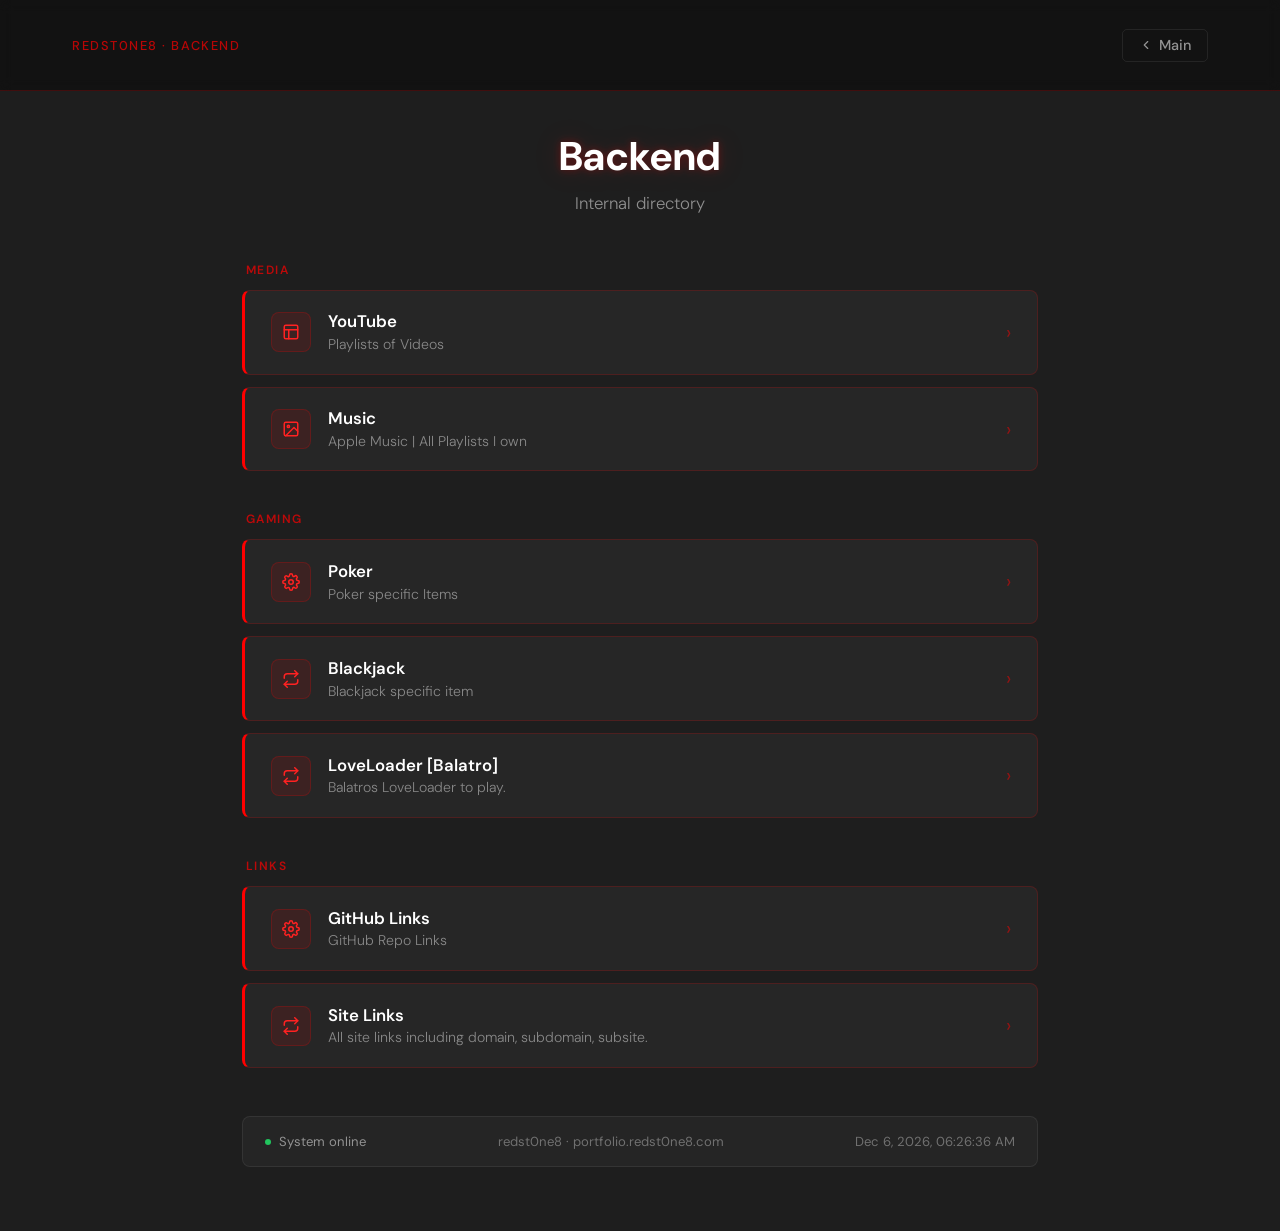
==== commit 91522d4b: "321 Co-authored-by: Copilot <copilot@github.com>" ====
--- a/index.html
+++ b/index.html
@@ -12,7 +12,7 @@
     <nav class="navbar">
         <div class="nav-container">
             <span class="nav-brand">redst0ne8 · Backend</span>
-            <a class="nav-back" href="/">
+            <a class="nav-back" href="/index.html">
                 <svg width="14" height="14" viewBox="0 0 24 24" fill="none" stroke="currentColor" stroke-width="2" stroke-linecap="round" stroke-linejoin="round" aria-hidden="true"><polyline points="15 18 9 12 15 6"/></svg>
                 Main
             </a>
--- a/style.css
+++ b/style.css
@@ -245,6 +245,40 @@
     color: rgba(255, 255, 255, 0.5);
 }
 
+/* ── Back to Backend button ── */
+/* Usage: <a class="btn-backend" href="/backend">← Backend</a> */
+.btn-backend {
+    display: inline-flex;
+    align-items: center;
+    gap: 0.45rem;
+    color: rgba(255, 255, 255, 0.55);
+    text-decoration: none;
+    font-size: 0.9rem;
+    font-weight: 500;
+    padding: 0.5rem 1.2rem;
+    border-radius: 6px;
+    border: 1px solid rgba(255, 0, 0, 0.2);
+    background: rgba(255, 0, 0, 0.05);
+    transition: all 0.3s ease;
+    cursor: pointer;
+}
+
+.btn-backend:hover {
+    color: #ff0000;
+    border-color: rgba(255, 0, 0, 0.45);
+    background: rgba(255, 0, 0, 0.1);
+    box-shadow: 0 0 12px rgba(255, 0, 0, 0.08);
+}
+
+.btn-backend svg {
+    flex-shrink: 0;
+    transition: transform 0.2s ease;
+}
+
+.btn-backend:hover svg {
+    transform: translateX(-3px);
+}
+
 /* ── Embed / iframe container ── */
 .embed-container {
     width: 100%;
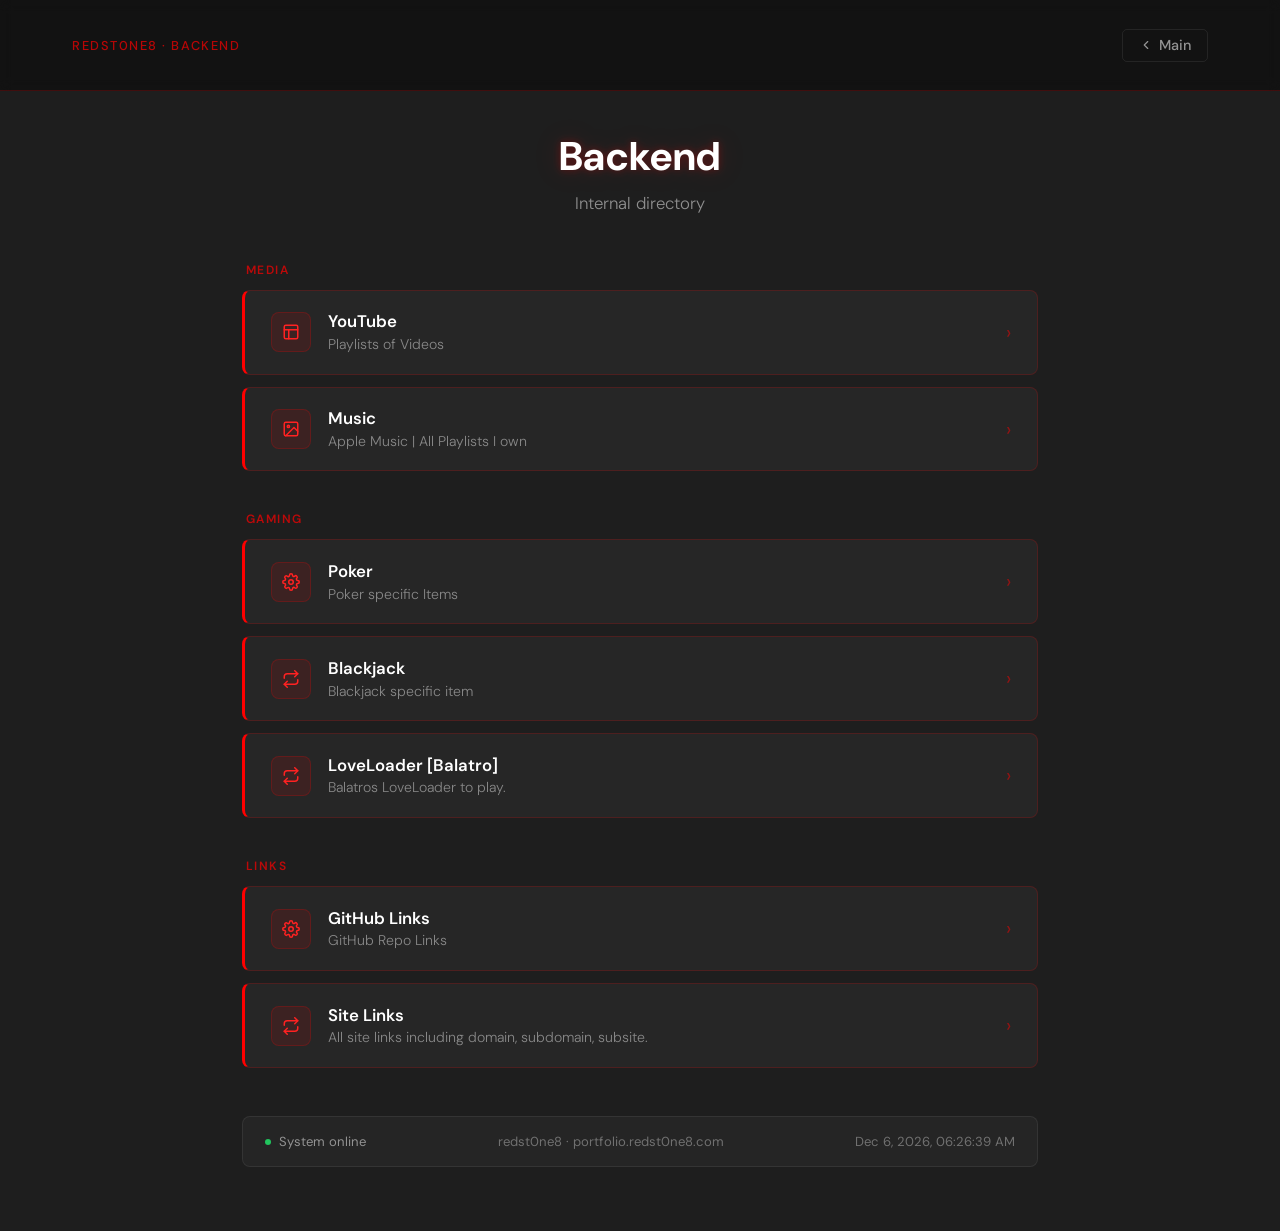
==== commit 97b9ff90: "312" ====
--- a/index.html
+++ b/index.html
@@ -12,7 +12,7 @@
     <nav class="navbar">
         <div class="nav-container">
             <span class="nav-brand">redst0ne8 · Backend</span>
-            <a class="nav-back" href="/index.html">
+            <a class="nav-back" href="/backend/index.html">
                 <svg width="14" height="14" viewBox="0 0 24 24" fill="none" stroke="currentColor" stroke-width="2" stroke-linecap="round" stroke-linejoin="round" aria-hidden="true"><polyline points="15 18 9 12 15 6"/></svg>
                 Main
             </a>
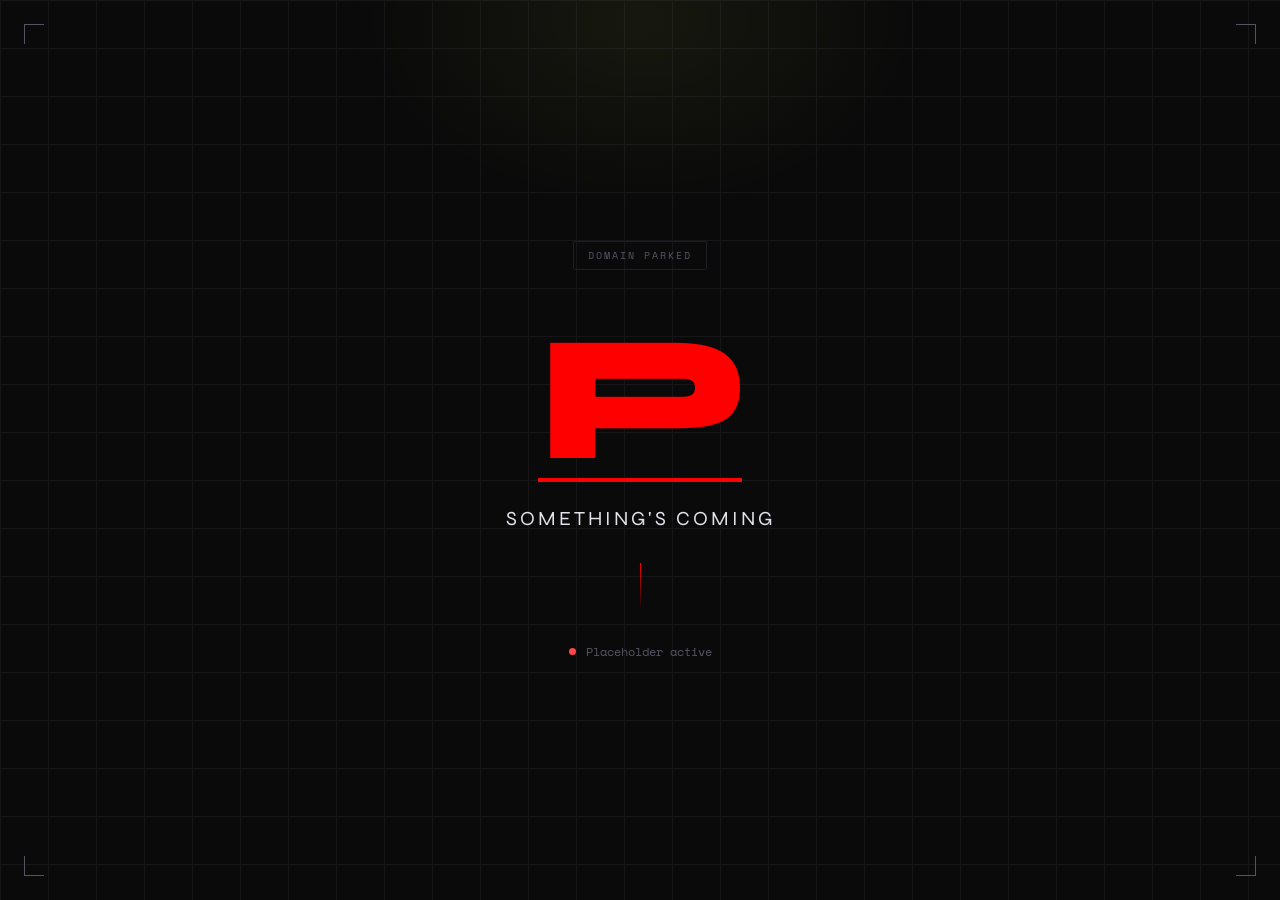
==== commit 48460a7d: "312" ====
--- a/index.html
+++ b/index.html
@@ -1,166 +1,313 @@
 <!DOCTYPE html>
 <html lang="en">
 <head>
-    <meta charset="UTF-8">
-    <meta name="viewport" content="width=device-width, initial-scale=1.0">
-    <title>Backend — redst0ne8</title>
-    <link href="https://fonts.googleapis.com/css2?family=DM+Sans:ital,opsz,wght@0,9..40,300;0,9..40,400;0,9..40,500;0,9..40,700&display=swap" rel="stylesheet">
-    <link rel="stylesheet" href="/style.css">
+  <meta charset="UTF-8" />
+  <meta name="viewport" content="width=device-width, initial-scale=1.0"/>
+  <title>Parking — Coming Soon</title>
+  <link rel="preconnect" href="https://fonts.googleapis.com">
+  <link href="https://fonts.googleapis.com/css2?family=Space+Mono:wght@400;700&family=Syne:wght@400;700;800&display=swap" rel="stylesheet">
+  <style>
+    *, *::before, *::after { box-sizing: border-box; margin: 0; padding: 0; }
+
+    :root {
+      --bg: #0a0a0b;
+      --surface: #111114;
+      --border: #1e1e24;
+      --accent: #ff0000;
+      --accent2: #ff4747;
+      --text: #e2e2e8;
+      --muted: #555562;
+    }
+
+    html, body {
+      height: 100%;
+      background: var(--bg);
+      color: var(--text);
+      font-family: 'Syne', sans-serif;
+      overflow: hidden;
+    }
+
+    /* Grid background */
+    body::before {
+      content: '';
+      position: fixed;
+      inset: 0;
+      background-image:
+        linear-gradient(var(--border) 1px, transparent 1px),
+        linear-gradient(90deg, var(--border) 1px, transparent 1px);
+      background-size: 48px 48px;
+      opacity: 0.6;
+      pointer-events: none;
+    }
+
+    /* Glow blob */
+    body::after {
+      content: '';
+      position: fixed;
+      top: -20%;
+      left: 50%;
+      transform: translateX(-50%);
+      width: 600px;
+      height: 400px;
+      background: radial-gradient(ellipse, rgba(232,255,71,0.06) 0%, transparent 70%);
+      pointer-events: none;
+    }
+
+    .page {
+      height: 100vh;
+      display: flex;
+      flex-direction: column;
+      align-items: center;
+      justify-content: center;
+      position: relative;
+      z-index: 1;
+      gap: 0;
+    }
+
+    /* Top badge */
+    .badge {
+      font-family: 'Space Mono', monospace;
+      font-size: 10px;
+      letter-spacing: 0.2em;
+      text-transform: uppercase;
+      color: var(--muted);
+      border: 1px solid var(--border);
+      padding: 6px 14px;
+      border-radius: 2px;
+      margin-bottom: 40px;
+      opacity: 0;
+      animation: fadeUp 0.6s 0.1s forwards;
+    }
+
+    /* P icon */
+    .p-mark {
+      font-family: 'Syne', sans-serif;
+      font-weight: 800;
+      font-size: clamp(100px, 20vw, 180px);
+      line-height: 1;
+      color: var(--accent);
+      letter-spacing: -0.04em;
+      opacity: 0;
+      animation: fadeUp 0.7s 0.2s forwards;
+      position: relative;
+      display: inline-block;
+    }
+
+    .p-mark::after {
+      content: '';
+      position: absolute;
+      bottom: 8px;
+      left: 0;
+      width: 100%;
+      height: 4px;
+      background: var(--accent);
+      transform: scaleX(0);
+      transform-origin: left;
+      animation: lineExpand 0.5s 0.85s cubic-bezier(0.22,1,0.36,1) forwards;
+    }
+
+    /* Headline */
+    h1 {
+      font-size: clamp(14px, 2.5vw, 20px);
+      font-weight: 400;
+      letter-spacing: 0.15em;
+      text-transform: uppercase;
+      color: var(--text);
+      margin-top: 16px;
+      opacity: 0;
+      animation: fadeUp 0.6s 0.45s forwards;
+    }
+
+    /* Divider */
+    .divider {
+      width: 1px;
+      height: 48px;
+      background: linear-gradient(to bottom, var(--accent), transparent);
+      margin: 32px 0;
+      opacity: 0;
+      animation: fadeUp 0.6s 0.55s forwards;
+    }
+
+    /* Status row */
+    .status {
+      display: flex;
+      align-items: center;
+      gap: 10px;
+      font-family: 'Space Mono', monospace;
+      font-size: 12px;
+      color: var(--muted);
+      opacity: 0;
+      animation: fadeUp 0.6s 0.65s forwards;
+    }
+
+    .dot {
+      width: 7px;
+      height: 7px;
+      border-radius: 50%;
+      background: var(--accent2);
+      animation: pulse 2s 1s ease-in-out infinite;
+    }
+
+    /* P mark clickable */
+    .p-mark { cursor: pointer; }
+    .p-mark:hover { opacity: 0.85; }
+
+    /* PIN Modal overlay */
+    .modal-overlay {
+      position: fixed;
+      inset: 0;
+      background: rgba(10,10,11,0.85);
+      backdrop-filter: blur(6px);
+      display: flex;
+      align-items: center;
+      justify-content: center;
+      z-index: 100;
+      opacity: 0;
+      pointer-events: none;
+      transition: opacity 0.25s;
+    }
+
+    .modal-overlay.open {
+      opacity: 1;
+      pointer-events: all;
+    }
+
+    .modal {
+      background: var(--surface);
+      border: 1px solid var(--border);
+      padding: 40px 36px;
+      width: 300px;
+      display: flex;
+      flex-direction: column;
+      align-items: center;
+      gap: 20px;
+      position: relative;
+    }
+
+    .modal-title {
+      font-family: 'Space Mono', monospace;
+      font-size: 10px;
+      letter-spacing: 0.2em;
+      text-transform: uppercase;
+      color: var(--muted);
+    }
+
+    .pin-dots {
+      display: flex;
+      gap: 12px;
+    }
+
+    .pin-dot {
+      width: 10px;
+      height: 10px;
+      border-radius: 50%;
+      border: 1px solid var(--muted);
+      transition: background 0.15s, border-color 0.15s;
+    }
+
+    .pin-dot.filled {
+      background: var(--accent);
+      border-color: var(--accent);
+    }
+
+    .pin-keypad {
+      display: grid;
+      grid-template-columns: repeat(3, 1fr);
+      gap: 8px;
+      width: 100%;
+    }
+
+    .pin-key {
+      font-family: 'Space Mono', monospace;
+      font-size: 14px;
+      color: var(--text);
+      background: var(--bg);
+      border: 1px solid var(--border);
+      padding: 14px 0;
+      text-align: center;
+      cursor: pointer;
+      transition: border-color 0.15s, color 0.15s;
+      user-select: none;
+    }
+
+    .pin-key:hover { border-color: var(--accent); color: var(--accent); }
+    .pin-key.wide { grid-column: span 2; }
+
+    .pin-error {
+      font-family: 'Space Mono', monospace;
+      font-size: 10px;
+      letter-spacing: 0.15em;
+      text-transform: uppercase;
+      color: var(--accent2);
+      height: 14px;
+      transition: opacity 0.2s;
+      opacity: 0;
+    }
+
+    .pin-error.show { opacity: 1; }
+
+    .modal-close {
+      position: absolute;
+      top: 12px;
+      right: 14px;
+      background: none;
+      border: none;
+      color: var(--muted);
+      font-family: 'Space Mono', monospace;
+      font-size: 11px;
+      cursor: pointer;
+      transition: color 0.15s;
+    }
+    .modal-close:hover { color: var(--text); }
+
+    /* Corner accents */
+    .corner {
+      position: fixed;
+      width: 20px;
+      height: 20px;
+      opacity: 0;
+      animation: fadeIn 0.4s 1s forwards;
+    }
+    .corner.tl { top: 24px; left: 24px; border-top: 1px solid var(--muted); border-left: 1px solid var(--muted); }
+    .corner.tr { top: 24px; right: 24px; border-top: 1px solid var(--muted); border-right: 1px solid var(--muted); }
+    .corner.bl { bottom: 24px; left: 24px; border-bottom: 1px solid var(--muted); border-left: 1px solid var(--muted); }
+    .corner.br { bottom: 24px; right: 24px; border-bottom: 1px solid var(--muted); border-right: 1px solid var(--muted); }
+
+    /* Keyframes */
+    @keyframes fadeUp {
+      from { opacity: 0; transform: translateY(12px); }
+      to   { opacity: 1; transform: translateY(0); }
+    }
+    @keyframes fadeIn {
+      to { opacity: 1; }
+    }
+    @keyframes lineExpand {
+      to { transform: scaleX(1); }
+    }
+    @keyframes pulse {
+      0%, 100% { opacity: 1; }
+      50%       { opacity: 0.3; }
+    }
+  </style>
 </head>
 <body>
 
-    <nav class="navbar">
-        <div class="nav-container">
-            <span class="nav-brand">redst0ne8 · Backend</span>
-            <a class="nav-back" href="/backend/index.html">
-                <svg width="14" height="14" viewBox="0 0 24 24" fill="none" stroke="currentColor" stroke-width="2" stroke-linecap="round" stroke-linejoin="round" aria-hidden="true"><polyline points="15 18 9 12 15 6"/></svg>
-                Main
-            </a>
-        </div>
-    </nav>
-
-    <main class="backend-page">
-
-        <div class="backend-header">
-            <h1 class="backend-title">Backend</h1>
-            <p class="backend-subtitle">Internal directory</p>
-        </div>
-
-        <!-- Media -->
-        <p class="section-label">Media</p>
-        <div class="dir-list">
-
-            <a class="dir-card" href="media/youtube/main">
-                <div class="dir-card-left">
-                    <div class="dir-icon">
-                        <svg width="18" height="18" viewBox="0 0 24 24" fill="none" stroke="currentColor" stroke-width="2" stroke-linecap="round" stroke-linejoin="round"><rect x="3" y="3" width="18" height="18" rx="2"/><path d="M3 9h18M9 21V9"/></svg>
-                    </div>
-                    <div class="dir-info">
-                        <span class="dir-name">YouTube</span>
-                        <span class="dir-desc">Playlists of Videos</span>
-                    </div>
-                </div>
-                <span class="dir-arrow">›</span>
-            </a>
-
-            <a class="dir-card" href="media/apple-music/main">
-                <div class="dir-card-left">
-                    <div class="dir-icon">
-                        <svg width="18" height="18" viewBox="0 0 24 24" fill="none" stroke="currentColor" stroke-width="2" stroke-linecap="round" stroke-linejoin="round"><rect x="3" y="3" width="18" height="18" rx="2" ry="2"/><circle cx="8.5" cy="8.5" r="1.5"/><polyline points="21 15 16 10 5 21"/></svg>
-                    </div>
-                    <div class="dir-info">
-                        <span class="dir-name">Music</span>
-                        <span class="dir-desc">Apple Music | All Playlists I own</span>
-                    </div>
-                </div>
-                <span class="dir-arrow">›</span>
-            </a>
-
-        </div>
-
-        <!-- Gaming -->
-        <p class="section-label">Gaming</p>
-        <div class="dir-list">
-
-            <a class="dir-card" href="gaming/poker/poker-links">
-                <div class="dir-card-left">
-                    <div class="dir-icon">
-                        <svg width="18" height="18" viewBox="0 0 24 24" fill="none" stroke="currentColor" stroke-width="2" stroke-linecap="round" stroke-linejoin="round"><circle cx="12" cy="12" r="3"/><path d="M19.4 15a1.65 1.65 0 0 0 .33 1.82l.06.06a2 2 0 0 1-2.83 2.83l-.06-.06a1.65 1.65 0 0 0-1.82-.33 1.65 1.65 0 0 0-1 1.51V21a2 2 0 0 1-4 0v-.09A1.65 1.65 0 0 0 9 19.4a1.65 1.65 0 0 0-1.82.33l-.06.06a2 2 0 0 1-2.83-2.83l.06-.06A1.65 1.65 0 0 0 4.68 15a1.65 1.65 0 0 0-1.51-1H3a2 2 0 0 1 0-4h.09A1.65 1.65 0 0 0 4.6 9a1.65 1.65 0 0 0-.33-1.82l-.06-.06a2 2 0 0 1 2.83-2.83l.06.06A1.65 1.65 0 0 0 9 4.68a1.65 1.65 0 0 0 1-1.51V3a2 2 0 0 1 4 0v.09a1.65 1.65 0 0 0 1 1.51 1.65 1.65 0 0 0 1.82-.33l.06-.06a2 2 0 0 1 2.83 2.83l-.06.06A1.65 1.65 0 0 0 19.4 9a1.65 1.65 0 0 0 1.51 1H21a2 2 0 0 1 0 4h-.09a1.65 1.65 0 0 0-1.51 1z"/></svg>
-                    </div>
-                    <div class="dir-info">
-                        <span class="dir-name">Poker</span>
-                        <span class="dir-desc">Poker specific Items</span>
-                    </div>
-                </div>
-                <span class="dir-arrow">›</span>
-            </a>
-
-            <a class="dir-card" href="gaming/blackjack/main">
-                <div class="dir-card-left">
-                    <div class="dir-icon">
-                        <svg width="18" height="18" viewBox="0 0 24 24" fill="none" stroke="currentColor" stroke-width="2" stroke-linecap="round" stroke-linejoin="round"><polyline points="17 1 21 5 17 9"/><path d="M3 11V9a4 4 0 0 1 4-4h14"/><polyline points="7 23 3 19 7 15"/><path d="M21 13v2a4 4 0 0 1-4 4H3"/></svg>
-                    </div>
-                    <div class="dir-info">
-                        <span class="dir-name">Blackjack</span>
-                        <span class="dir-desc">Blackjack specific item</span>
-                    </div>
-                </div>
-                <span class="dir-arrow">›</span>
-            </a>
-
-            <a class="dir-card" href="gaming/loveloader/index">
-                <div class="dir-card-left">
-                    <div class="dir-icon">
-                        <svg width="18" height="18" viewBox="0 0 24 24" fill="none" stroke="currentColor" stroke-width="2" stroke-linecap="round" stroke-linejoin="round"><polyline points="17 1 21 5 17 9"/><path d="M3 11V9a4 4 0 0 1 4-4h14"/><polyline points="7 23 3 19 7 15"/><path d="M21 13v2a4 4 0 0 1-4 4H3"/></svg>
-                    </div>
-                    <div class="dir-info">
-                        <span class="dir-name">LoveLoader [Balatro]</span>
-                        <span class="dir-desc">Balatros LoveLoader to play.</span>
-                    </div>
-                </div>
-                <span class="dir-arrow">›</span>
-            </a>
-
-        </div>
-
-        <!-- Links -->
-        <p class="section-label">Links</p>
-        <div class="dir-list">
-
-            <a class="dir-card" href="links/gh-repos.html">
-                <div class="dir-card-left">
-                    <div class="dir-icon">
-                        <svg width="18" height="18" viewBox="0 0 24 24" fill="none" stroke="currentColor" stroke-width="2" stroke-linecap="round" stroke-linejoin="round"><circle cx="12" cy="12" r="3"/><path d="M19.4 15a1.65 1.65 0 0 0 .33 1.82l.06.06a2 2 0 0 1-2.83 2.83l-.06-.06a1.65 1.65 0 0 0-1.82-.33 1.65 1.65 0 0 0-1 1.51V21a2 2 0 0 1-4 0v-.09A1.65 1.65 0 0 0 9 19.4a1.65 1.65 0 0 0-1.82.33l-.06.06a2 2 0 0 1-2.83-2.83l.06-.06A1.65 1.65 0 0 0 4.68 15a1.65 1.65 0 0 0-1.51-1H3a2 2 0 0 1 0-4h.09A1.65 1.65 0 0 0 4.6 9a1.65 1.65 0 0 0-.33-1.82l-.06-.06a2 2 0 0 1 2.83-2.83l.06.06A1.65 1.65 0 0 0 9 4.68a1.65 1.65 0 0 0 1-1.51V3a2 2 0 0 1 4 0v.09a1.65 1.65 0 0 0 1 1.51 1.65 1.65 0 0 0 1.82-.33l.06-.06a2 2 0 0 1 2.83 2.83l-.06.06A1.65 1.65 0 0 0 19.4 9a1.65 1.65 0 0 0 1.51 1H21a2 2 0 0 1 0 4h-.09a1.65 1.65 0 0 0-1.51 1z"/></svg>
-                    </div>
-                    <div class="dir-info">
-                        <span class="dir-name">GitHub Links</span>
-                        <span class="dir-desc">GitHub Repo Links</span>
-                    </div>
-                </div>
-                <span class="dir-arrow">›</span>
-            </a>
-
-            <a class="dir-card" href="links/site-links">
-                <div class="dir-card-left">
-                    <div class="dir-icon">
-                        <svg width="18" height="18" viewBox="0 0 24 24" fill="none" stroke="currentColor" stroke-width="2" stroke-linecap="round" stroke-linejoin="round"><polyline points="17 1 21 5 17 9"/><path d="M3 11V9a4 4 0 0 1 4-4h14"/><polyline points="7 23 3 19 7 15"/><path d="M21 13v2a4 4 0 0 1-4 4H3"/></svg>
-                    </div>
-                    <div class="dir-info">
-                        <span class="dir-name">Site Links</span>
-                        <span class="dir-desc">All site links including domain, subdomain, subsite.</span>
-                    </div>
-                </div>
-                <span class="dir-arrow">›</span>
-            </a>
-
-        </div>
-
-        <!-- Status bar -->
-        <div class="status-bar">
-            <div class="status-item">
-                <span class="status-dot"></span>
-                <span class="status-label">System online</span>
-            </div>
-            <div class="status-item">
-                <span>redst0ne8 · portfolio.redst0ne8.com</span>
-            </div>
-            <div class="status-item" id="ts"></div>
-        </div>
-
-    </main>
-
-    <script>
-        function updateTs() {
-            const el = document.getElementById('ts');
-            const now = new Date();
-            el.textContent = now.toLocaleString('en-US', {
-                month: 'short', day: 'numeric', year: 'numeric',
-                hour: '2-digit', minute: '2-digit', second: '2-digit'
-            });
-        }
-        updateTs();
-        setInterval(updateTs, 1000);
-    </script>
-
+  <div class="corner tl"></div>
+  <div class="corner tr"></div>
+  <div class="corner bl"></div>
+  <div class="corner br"></div>
+
+  <main class="page">
+    <span class="badge">Domain Parked</span>
+    <span class="p-mark" onclick="openModal()">P</span>
+    <h1>Something's Coming</h1>
+    <div class="divider"></div>
+    <div class="status">
+      <span class="dot"></span>
+      <span>Placeholder active</span>
+    </div>
+  </main>
+
+  <script src="script.js"></script>
 </body>
 </html>
